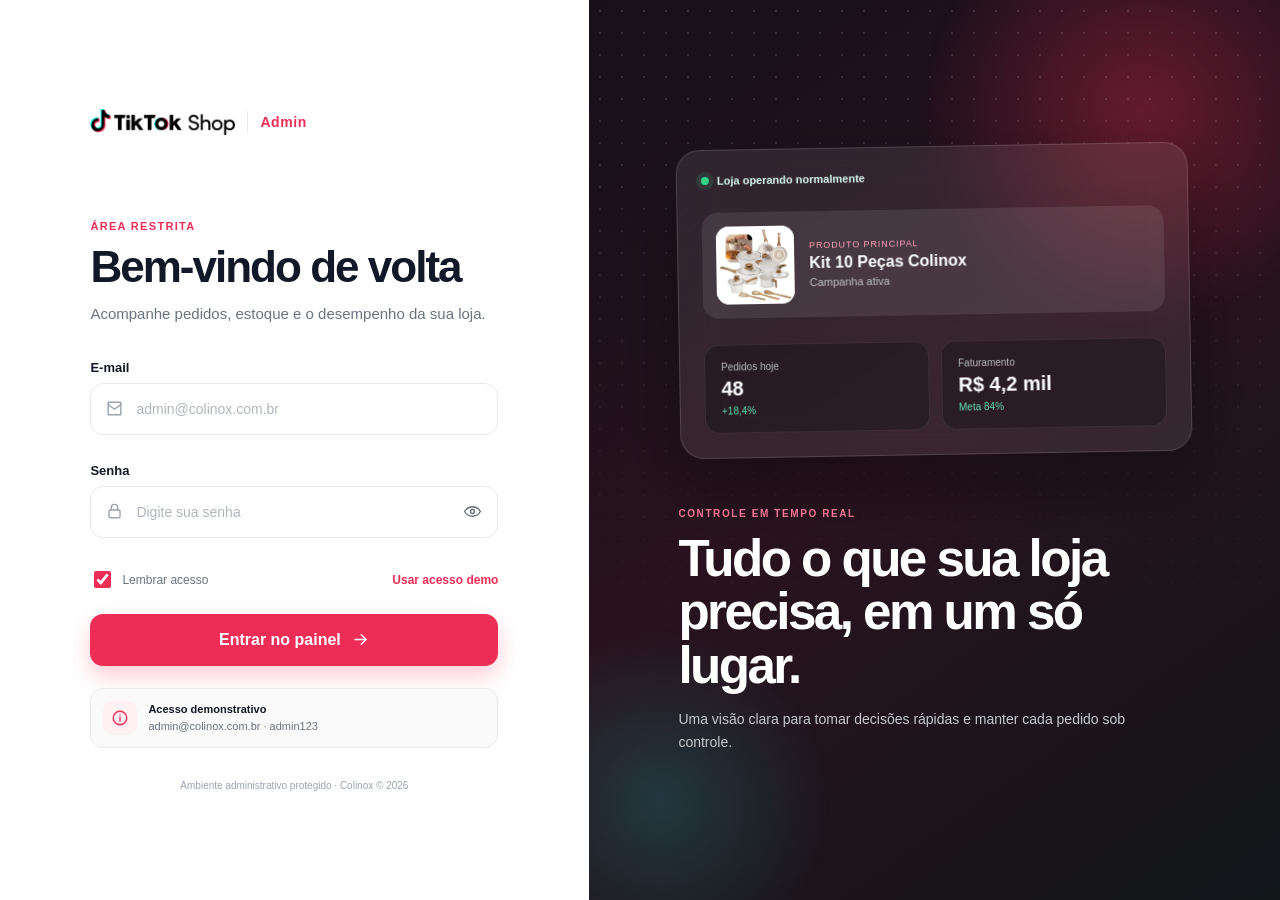
==== index.html @ 9210102c "Prepare Colinox storefront and admin for Vercel" ====
<!doctype html>
<html lang="pt-BR">
<head>
  <meta charset="utf-8">
  <meta name="viewport" content="width=device-width, initial-scale=1">
  <meta name="color-scheme" content="light">
  <title>Login | Colinox Admin</title>
  <style>:root{--pink:#ee2d57;--pink-dark:#d91f49;--pink-soft:#fff0f4;--cyan:#25dfe0;--cyan-soft:#e9fbfc;--green:#119c65;--green-soft:#eaf8f1;--amber:#d88916;--amber-soft:#fff7e8;--ink:#111827;--muted:#6b7280;--muted-2:#9ca3af;--line:#e7e9ee;--surface:#fff;--canvas:#f5f6f8;--radius:18px;--shadow:0 10px 35px rgba(15,23,42,.07);--ease:cubic-bezier(.22,1,.36,1);font-family:Inter,ui-sans-serif,-apple-system,BlinkMacSystemFont,"Segoe UI",sans-serif;color:var(--ink);background:var(--canvas);font-synthesis:none}*{box-sizing:border-box}html{scroll-behavior:smooth}body{margin:0;min-width:320px;background:var(--canvas);color:var(--ink)}button,input,select{font:inherit}button,a{touch-action:manipulation}button{cursor:pointer}a{color:inherit;text-decoration:none}img{display:block;max-width:100%}svg{fill:none;stroke:currentColor;stroke-width:1.8;stroke-linecap:round;stroke-linejoin:round}.sr-only{position:absolute!important;width:1px;height:1px;padding:0;margin:-1px;overflow:hidden;clip:rect(0,0,0,0);white-space:nowrap;border:0}.eyebrow{font-size:11px;font-weight:800;letter-spacing:.12em;color:var(--pink)}:focus-visible{outline:3px solid rgba(37,223,224,.52);outline-offset:2px}

/* Login */
.login-page{min-height:100vh;background:#fff}.login-shell{min-height:100vh;display:grid;grid-template-columns:minmax(440px,46%) 1fr}.login-panel{width:min(100%,560px);padding:42px clamp(28px,6vw,76px);display:flex;flex-direction:column;justify-content:center;margin:auto}.brand{display:flex;align-items:center;gap:12px;width:max-content;margin-bottom:clamp(52px,9vh,92px)}.brand img{width:145px;height:auto}.brand-divider{width:1px;height:22px;background:var(--line)}.brand-area{font-size:14px;font-weight:800;color:var(--pink);letter-spacing:.04em}.login-copy h1{font-size:clamp(32px,4vw,44px);line-height:1.04;letter-spacing:-.045em;margin:10px 0 12px}.login-copy p{margin:0;color:var(--muted);font-size:15px;line-height:1.6}.login-form{margin-top:34px;display:grid;gap:20px}.field{display:grid;gap:8px}.field>span:first-child{font-size:13px;font-weight:700}.input-wrap{height:52px;border:1px solid var(--line);border-radius:13px;display:flex;align-items:center;padding:0 14px;gap:10px;background:#fff;transition:border-color .2s,box-shadow .2s}.input-wrap:focus-within{border-color:var(--pink);box-shadow:0 0 0 4px rgba(238,45,87,.09)}.input-wrap>svg{width:19px;height:19px;color:var(--muted-2);flex:none}.input-wrap input{min-width:0;flex:1;border:0;outline:0;font-size:14px;color:var(--ink);background:transparent}.input-wrap input::placeholder{color:#b1b5bd}.password-toggle{width:38px;height:38px;margin-right:-8px;border:0;border-radius:10px;background:transparent;color:var(--muted);display:grid;place-items:center}.password-toggle:hover{background:var(--canvas);color:var(--ink)}.password-toggle svg{width:19px;height:19px}.field-error{min-height:0;font-size:11px;color:#c51d40}.field.has-error .input-wrap{border-color:#d9284e}.field.has-error .field-error{min-height:14px}.login-options{display:flex;align-items:center;justify-content:space-between;gap:16px;font-size:12px}.check{display:flex;gap:8px;align-items:center;color:var(--muted)}.check input{width:17px;height:17px;accent-color:var(--pink)}.text-button{border:0;background:transparent;padding:7px 0;color:var(--pink);font-weight:700}.text-button:hover{text-decoration:underline}.form-alert{padding:11px 13px;border-radius:10px;background:#fff0f2;border:1px solid #ffc7d3;color:#a81434;font-size:12px}.primary-button{height:52px;border:0;border-radius:13px;background:var(--pink);color:#fff;font-weight:800;display:flex;align-items:center;justify-content:center;gap:10px;box-shadow:0 10px 22px rgba(238,45,87,.24);transition:background .2s,transform .2s var(--ease),box-shadow .2s}.primary-button:hover{background:var(--pink-dark);box-shadow:0 13px 28px rgba(238,45,87,.3);transform:translateY(-1px)}.primary-button:active{transform:translateY(0)}.primary-button:disabled{opacity:.65;cursor:wait}.primary-button svg{width:19px;height:19px}.demo-access{margin-top:22px;border:1px solid var(--line);border-radius:13px;padding:12px;display:flex;align-items:center;gap:11px;background:#fafafa}.demo-icon{width:34px;height:34px;border-radius:10px;display:grid;place-items:center;background:var(--pink-soft);color:var(--pink);flex:none}.demo-icon svg{width:18px}.demo-access p{font-size:11px;line-height:1.55;margin:0;color:var(--muted)}.demo-access strong{color:var(--ink)}.login-footer{margin:32px 0 0;text-align:center;font-size:10px;color:var(--muted-2)}.login-showcase{position:relative;overflow:hidden;background:linear-gradient(145deg,#161019 0%,#28121d 48%,#12171a 100%);color:#fff;padding:clamp(44px,7vw,90px);display:flex;flex-direction:column;justify-content:center}.login-showcase:before,.login-showcase:after{content:"";position:absolute;border-radius:50%;filter:blur(2px)}.login-showcase:before{width:460px;height:460px;background:radial-gradient(circle,rgba(238,45,87,.33),transparent 67%);right:-90px;top:-120px}.login-showcase:after{width:360px;height:360px;background:radial-gradient(circle,rgba(37,223,224,.18),transparent 68%);left:-110px;bottom:-80px}.showcase-glow{position:absolute;inset:0;background-image:radial-gradient(rgba(255,255,255,.13) 1px,transparent 1px);background-size:22px 22px;mask-image:linear-gradient(to bottom,black,transparent 75%)}.showcase-card{position:relative;z-index:1;width:min(100%,520px);padding:24px;border:1px solid rgba(255,255,255,.14);background:rgba(255,255,255,.08);backdrop-filter:blur(18px);border-radius:24px;box-shadow:0 28px 75px rgba(0,0,0,.35);transform:rotate(-1deg)}.live-badge{display:flex;align-items:center;gap:8px;font-size:11px;font-weight:700;color:#d9fbed}.live-badge i{width:8px;height:8px;border-radius:50%;background:#32d48a;box-shadow:0 0 0 5px rgba(50,212,138,.12)}.showcase-product{display:flex;align-items:center;gap:15px;margin:26px 0;padding:14px;border-radius:16px;background:rgba(255,255,255,.09)}.showcase-product img{width:78px;height:78px;object-fit:contain;background:#fff;border-radius:13px}.showcase-product div{display:grid;gap:4px}.showcase-product small{font-size:9px;letter-spacing:.1em;color:#ffa5b9}.showcase-product strong{font-size:16px}.showcase-product span{font-size:11px;color:#bfc1c5}.showcase-metrics{display:grid;grid-template-columns:1fr 1fr;gap:12px}.showcase-metrics article{padding:16px;background:rgba(10,10,12,.3);border:1px solid rgba(255,255,255,.08);border-radius:15px;display:grid;gap:5px}.showcase-metrics span{font-size:10px;color:#b8bac0}.showcase-metrics strong{font-size:20px}.showcase-metrics small{font-size:10px;color:#65e1b1}.showcase-copy{position:relative;z-index:1;width:min(100%,540px);margin-top:48px}.showcase-copy>span{font-size:10px;font-weight:800;letter-spacing:.16em;color:#ff7694}.showcase-copy h2{font-size:clamp(30px,4vw,52px);line-height:1.04;letter-spacing:-.05em;margin:11px 0 16px}.showcase-copy p{font-size:14px;line-height:1.65;color:#c6c8cd;max-width:470px;margin:0}

/* Admin shell */
.admin-layout{min-height:100vh}.sidebar{position:fixed;inset:0 auto 0 0;width:248px;background:#fff;border-right:1px solid var(--line);padding:23px 16px 18px;display:flex;flex-direction:column;z-index:40;transition:transform .3s var(--ease)}.sidebar-brand{height:42px;display:flex;align-items:center;gap:11px;padding:0 10px;margin-bottom:25px}.sidebar-brand img{width:128px}.sidebar-brand span{font-size:11px;font-weight:800;color:var(--pink);padding-left:10px;border-left:1px solid var(--line)}.sidebar-nav{display:grid;gap:5px}.nav-item{width:100%;height:45px;padding:0 12px;border:0;border-radius:11px;background:transparent;display:flex;align-items:center;gap:11px;color:#687080;font-size:13px;font-weight:650;text-align:left;transition:background .18s,color .18s}.nav-item svg{width:19px;height:19px;flex:none}.nav-item:hover{background:#f7f7f9;color:var(--ink)}.nav-item.is-active{background:var(--pink-soft);color:var(--pink)}.nav-item b{margin-left:auto;min-width:20px;height:20px;padding:0 6px;border-radius:999px;background:var(--pink);color:#fff;font-size:10px;display:grid;place-items:center}.sidebar-bottom{margin-top:auto;display:grid;gap:5px}.logout-button{color:#a3233f}.admin-user{margin-top:12px;padding:14px 10px 2px;border-top:1px solid var(--line);display:flex;align-items:center;gap:9px;position:relative}.user-avatar{width:34px;height:34px;border-radius:10px;background:linear-gradient(135deg,var(--pink),#ff7595);color:#fff;display:grid;place-items:center;font-size:11px;font-weight:800}.admin-user>span:nth-child(2){min-width:0;display:grid}.admin-user strong{font-size:11px;white-space:nowrap;overflow:hidden;text-overflow:ellipsis}.admin-user small{font-size:9px;color:var(--muted)}.admin-user i{width:8px;height:8px;border-radius:50%;background:#28bd7c;margin-left:auto;box-shadow:0 0 0 3px #e7f8f0}.admin-content{min-height:100vh;margin-left:248px}.topbar{height:76px;padding:0 clamp(20px,3vw,38px);background:rgba(255,255,255,.9);backdrop-filter:blur(14px);border-bottom:1px solid var(--line);display:flex;align-items:center;justify-content:space-between;gap:24px;position:sticky;top:0;z-index:30}.topbar-title{display:flex;align-items:center;gap:12px}.topbar-title p{margin:0 0 3px;font-size:9px;font-weight:800;letter-spacing:.12em;color:var(--pink)}.topbar-title h1{margin:0;font-size:19px;letter-spacing:-.025em}.topbar-actions{display:flex;align-items:center;gap:10px}.global-search{width:min(29vw,300px);height:42px;border:1px solid var(--line);border-radius:11px;background:#f8f8fa;display:flex;align-items:center;gap:8px;padding:0 12px}.global-search svg{width:17px;color:#9499a3}.global-search input{border:0;outline:0;background:transparent;min-width:0;width:100%;font-size:12px}.icon-button{width:42px;height:42px;border:1px solid var(--line);border-radius:11px;background:#fff;display:grid;place-items:center;color:#565e6c;position:relative}.icon-button:hover{background:#f8f8fa;color:var(--ink)}.icon-button svg{width:19px;height:19px}.notification-button i{position:absolute;right:-3px;top:-5px;min-width:17px;height:17px;border:2px solid #fff;background:var(--pink);color:#fff;border-radius:50%;font:700 8px/13px inherit;display:grid;place-items:center}.menu-button{display:none}.dashboard-main{max-width:1500px;margin:auto;padding:30px clamp(20px,3vw,38px) 48px}.welcome-row{display:flex;align-items:flex-end;justify-content:space-between;gap:24px;margin-bottom:23px;scroll-margin-top:90px}.welcome-row h2{margin:6px 0 7px;font-size:28px;letter-spacing:-.04em}.welcome-row p:not(.eyebrow){font-size:12px;color:var(--muted);margin:0}.date-control{display:flex;align-items:center;gap:10px;font-size:11px;color:var(--muted)}.date-control select,.order-tools select,.order-tools input{height:38px;border:1px solid var(--line);border-radius:10px;background:#fff;padding:0 12px;color:var(--ink);outline:0;font-size:11px}.date-control select:focus,.order-tools select:focus,.order-tools input:focus{border-color:var(--pink);box-shadow:0 0 0 3px rgba(238,45,87,.08)}.metric-grid{display:grid;grid-template-columns:repeat(4,minmax(0,1fr));gap:14px;margin-bottom:14px}.metric-card{background:#fff;border:1px solid var(--line);border-radius:var(--radius);padding:18px;box-shadow:0 5px 18px rgba(15,23,42,.025);display:grid;gap:7px;position:relative;overflow:hidden}.metric-card:after{content:"";position:absolute;right:-26px;bottom:-32px;width:80px;height:80px;border-radius:50%;background:var(--pink-soft);opacity:.65}.metric-icon{width:38px;height:38px;border-radius:12px;display:grid;place-items:center;margin-bottom:5px}.metric-icon svg{width:19px;height:19px}.metric-icon.pink{background:var(--pink-soft);color:var(--pink)}.metric-icon.cyan{background:var(--cyan-soft);color:#049ca4}.metric-icon.green{background:var(--green-soft);color:var(--green)}.metric-icon.amber{background:var(--amber-soft);color:var(--amber)}.metric-head{display:flex;align-items:center;justify-content:space-between;gap:8px}.metric-head>span{font-size:11px;color:var(--muted)}.metric-card>strong{font-size:24px;letter-spacing:-.04em}.metric-card>small{font-size:9px;color:var(--muted-2)}.trend{width:max-content;font-size:9px;font-weight:800;border-radius:999px;padding:4px 7px}.trend.up{color:#087a50;background:#e8f8f0}.trend.down{color:#ae6b0b;background:#fff5e1}.dashboard-grid{display:grid;grid-template-columns:minmax(0,1.45fr) minmax(300px,.75fr);gap:14px;margin-bottom:14px}.panel{background:#fff;border:1px solid var(--line);border-radius:var(--radius);box-shadow:0 5px 18px rgba(15,23,42,.025)}.panel-header{padding:18px 19px;display:flex;align-items:center;justify-content:space-between;gap:18px}.panel-header h3{font-size:14px;margin:0 0 4px}.panel-header p{font-size:10px;color:var(--muted);margin:0}.panel-header>a{font-size:10px;font-weight:800;color:var(--pink)}.legend{display:flex;align-items:center;gap:6px;color:var(--muted);font-size:9px}.legend i{width:8px;height:8px;background:var(--pink);border-radius:3px}.sales-panel{min-height:340px}.chart-summary{padding:3px 19px;display:flex;align-items:center;gap:12px}.chart-summary>strong{font-size:20px}.bar-chart{height:232px;padding:26px 18px 18px;display:flex;align-items:flex-end;justify-content:space-around;gap:10px;border-top:1px solid #f1f2f5;margin-top:14px;background:linear-gradient(to top,rgba(245,246,248,.55),transparent)}.bar-chart>div{height:100%;flex:1;display:flex;flex-direction:column;align-items:center;justify-content:flex-end;gap:7px;position:relative}.bar-chart i{height:var(--bar);width:min(32px,70%);border-radius:8px 8px 3px 3px;background:#f8b6c5;transition:height .7s var(--ease)}.bar-chart .is-current i{background:linear-gradient(to top,var(--pink),#ff7695);box-shadow:0 7px 15px rgba(238,45,87,.18)}.bar-chart span{font-size:8px;color:var(--muted);opacity:0;transition:opacity .2s}.bar-chart div:hover span,.bar-chart .is-current span{opacity:1}.bar-chart small{font-size:8px;color:var(--muted)}.stock-panel{padding-bottom:16px;scroll-margin-top:90px}.stock-product{margin:0 18px 15px;padding:11px;border-radius:13px;background:#f8f8fa;display:flex;align-items:center;gap:10px}.stock-product img{width:48px;height:48px;border-radius:9px;object-fit:contain;background:#fff}.stock-product div{display:grid;gap:3px;min-width:0}.stock-product strong{font-size:11px;white-space:nowrap;overflow:hidden;text-overflow:ellipsis}.stock-product span{font-size:9px;color:var(--muted)}.stock-product>b{margin-left:auto;font-size:11px;white-space:nowrap}.stock-list{padding:0 19px;display:grid;gap:12px}.stock-list>div{display:grid;gap:5px}.stock-list span{display:flex;align-items:center;gap:7px;font-size:9px;color:var(--muted)}.stock-list span i{width:8px;height:8px;border-radius:50%}.stock-list span b{margin-left:auto;color:var(--ink)}.stock-list progress{width:100%;height:5px;appearance:none;border:0}.stock-list progress::-webkit-progress-bar{background:#f0f1f4;border-radius:999px}.stock-list progress::-webkit-progress-value{background:var(--pink);border-radius:999px}.marble{background:#e7d6c4}.quartz{background:#e8ad98}.graphite{background:#44474d}.olive{background:#7a7b53}.stock-alert{margin:16px 18px 0;padding:10px;border:1px solid #ffe2b4;border-radius:11px;background:#fff8eb;color:#9a5a05;display:flex;gap:9px;align-items:center}.stock-alert svg{width:17px;flex:none}.stock-alert span{display:grid;font-size:8px;line-height:1.45}.stock-alert strong{font-size:9px}.orders-panel{scroll-margin-top:90px}.orders-header{align-items:flex-end}.order-tools{display:flex;gap:8px}.order-tools input{width:170px}.table-wrap{overflow-x:auto;border-top:1px solid var(--line)}table{width:100%;border-collapse:collapse;min-width:790px}th{text-align:left;padding:11px 17px;background:#fafafa;color:#8b909a;font-size:8px;letter-spacing:.08em;text-transform:uppercase}td{padding:13px 17px;border-top:1px solid #f1f2f5;font-size:10px;color:#535b68}td>strong{color:var(--ink)}.customer{display:flex;align-items:center;gap:9px}.customer>i{width:29px;height:29px;border-radius:9px;background:var(--pink-soft);color:var(--pink);font-style:normal;font-size:8px;font-weight:800;display:grid;place-items:center}.customer>span{display:grid;color:var(--ink);font-weight:700}.customer small{font-size:8px;font-weight:400;color:var(--muted)}.status{display:inline-flex;align-items:center;gap:5px;padding:5px 8px;border-radius:999px;font-size:8px;font-weight:800}.status:before{content:"";width:5px;height:5px;border-radius:50%;background:currentColor}.status.paid{color:#087a50;background:#e8f8f0}.status.processing{color:#056d85;background:#e7f8fc}.status.waiting{color:#9a5a05;background:#fff5df}.table-footer{min-height:53px;padding:10px 18px;display:flex;align-items:center;justify-content:space-between;gap:16px;border-top:1px solid var(--line);font-size:9px;color:var(--muted)}.table-footer button,.customer-strip button{border:0;background:transparent;color:var(--pink);font-weight:800;font-size:9px;display:flex;align-items:center;gap:6px}.table-footer button svg{width:14px}.customer-strip{margin-top:14px;padding:15px 18px;background:linear-gradient(95deg,#fff,#fff4f6);border:1px solid #ffd5de;border-radius:var(--radius);display:flex;align-items:center;gap:18px;scroll-margin-top:90px}.customer-strip>div{display:flex;align-items:center;gap:11px}.customer-strip .metric-icon{margin:0}.customer-strip>div>span:last-child{display:grid;gap:3px}.customer-strip small{font-size:9px;color:var(--muted)}.customer-strip strong{font-size:12px}.customer-strip p{font-size:10px;color:var(--muted);margin:0}.customer-strip button{margin-left:auto;border:1px solid #ffc5d1;background:#fff;padding:9px 12px;border-radius:9px}.sidebar-scrim{display:none}.toast{position:fixed;right:24px;bottom:24px;z-index:80;max-width:320px;padding:12px 16px;border-radius:12px;background:#16181d;color:#fff;box-shadow:var(--shadow);font-size:11px;font-weight:700;opacity:0;transform:translateY(12px);pointer-events:none;transition:opacity .2s,transform .25s var(--ease)}.toast.is-visible{opacity:1;transform:none}

@media (max-width:1050px){.metric-grid{grid-template-columns:repeat(2,1fr)}.dashboard-grid{grid-template-columns:1fr}.stock-panel{min-height:auto}.login-showcase{padding:48px}.global-search{width:240px}}
@media (max-width:760px){.login-shell{display:block}.login-panel{min-height:100vh;padding:28px 22px}.login-showcase{display:none}.brand{margin-bottom:52px}.sidebar{transform:translateX(-105%);box-shadow:20px 0 55px rgba(15,23,42,.13)}.admin-page.menu-open .sidebar{transform:none}.sidebar-scrim{display:block;position:fixed;inset:0;border:0;background:rgba(17,24,39,.36);z-index:35;opacity:0;pointer-events:none;transition:opacity .25s}.admin-page.menu-open .sidebar-scrim{opacity:1;pointer-events:auto}.admin-content{margin-left:0}.menu-button{display:grid}.topbar{height:68px;padding:0 15px}.topbar-title p{display:none}.topbar-title h1{font-size:16px}.global-search{display:none}.dashboard-main{padding:22px 14px 38px}.welcome-row{align-items:flex-start}.welcome-row h2{font-size:24px}.welcome-row>div>p:last-child{max-width:250px}.date-control{display:none}.metric-grid{grid-template-columns:repeat(2,minmax(0,1fr));gap:10px}.metric-card{padding:14px}.metric-card>strong{font-size:20px}.dashboard-grid{gap:10px}.panel-header{padding:16px}.orders-header{align-items:flex-start;flex-direction:column}.order-tools{width:100%}.order-tools label{flex:1}.order-tools input{width:100%}.customer-strip{align-items:flex-start;flex-wrap:wrap}.customer-strip p{width:100%}.customer-strip button{margin-left:0}.toast{left:14px;right:14px;bottom:14px;max-width:none}}
@media (max-width:430px){.metric-grid{grid-template-columns:1fr 1fr}.metric-card{min-width:0}.metric-icon{width:34px;height:34px}.metric-head{align-items:flex-start}.metric-head .trend{position:absolute;top:14px;right:12px}.metric-card>small{white-space:nowrap;overflow:hidden;text-overflow:ellipsis}.bar-chart{height:210px;padding-inline:8px}.bar-chart i{width:70%}.showcase-metrics{grid-template-columns:1fr}.login-copy h1{font-size:34px}.demo-access{align-items:flex-start}}
@media (prefers-reduced-motion:reduce){*,*:before,*:after{scroll-behavior:auto!important;animation-duration:.01ms!important;animation-iteration-count:1!important;transition-duration:.01ms!important}.bar-chart i{transition:none}}
</style>
</head>
<body class="login-page" data-page="login">
  <main class="login-shell">
    <section class="login-panel" aria-labelledby="login-title">
      <a class="brand" href="produto.html" aria-label="Voltar para a loja">
        <img src="tiktok-shop-logo.png" alt="TikTok Shop">
        <span class="brand-divider" aria-hidden="true"></span>
        <span class="brand-area">Admin</span>
      </a>

      <div class="login-copy">
        <span class="eyebrow">ÁREA RESTRITA</span>
        <h1 id="login-title">Bem-vindo de volta</h1>
        <p>Acompanhe pedidos, estoque e o desempenho da sua loja.</p>
      </div>

      <form id="login-form" class="login-form" novalidate>
        <label class="field">
          <span>E-mail</span>
          <span class="input-wrap">
            <svg aria-hidden="true" viewBox="0 0 24 24"><path d="M4 4h16v16H4z"></path><path d="m4 7 8 6 8-6"></path></svg>
            <input id="login-email" type="email" autocomplete="username" placeholder="admin@colinox.com.br" required>
          </span>
          <small class="field-error" data-error-for="login-email"></small>
        </label>

        <label class="field">
          <span>Senha</span>
          <span class="input-wrap">
            <svg aria-hidden="true" viewBox="0 0 24 24"><rect x="5" y="10" width="14" height="10" rx="2"></rect><path d="M8 10V7a4 4 0 0 1 8 0v3"></path></svg>
            <input id="login-password" type="password" autocomplete="current-password" placeholder="Digite sua senha" required>
            <button class="password-toggle" type="button" aria-label="Mostrar senha" aria-pressed="false">
              <svg aria-hidden="true" viewBox="0 0 24 24"><path d="M2 12s3.5-6 10-6 10 6 10 6-3.5 6-10 6S2 12 2 12Z"></path><circle cx="12" cy="12" r="2.5"></circle></svg>
            </button>
          </span>
          <small class="field-error" data-error-for="login-password"></small>
        </label>

        <div class="login-options">
          <label class="check"><input type="checkbox" checked><span>Lembrar acesso</span></label>
          <button class="text-button" type="button" data-demo-fill>Usar acesso demo</button>
        </div>

        <div id="login-alert" class="form-alert" role="alert" hidden></div>
        <button class="primary-button login-submit" type="submit">
          <span>Entrar no painel</span>
          <svg aria-hidden="true" viewBox="0 0 24 24"><path d="M5 12h14"></path><path d="m13 6 6 6-6 6"></path></svg>
        </button>
      </form>

      <div class="demo-access">
        <span class="demo-icon" aria-hidden="true"><svg viewBox="0 0 24 24"><circle cx="12" cy="12" r="9"></circle><path d="M12 11v5"></path><path d="M12 8h.01"></path></svg></span>
        <p><strong>Acesso demonstrativo</strong><br>admin@colinox.com.br · admin123</p>
      </div>

      <p class="login-footer">Ambiente administrativo protegido · Colinox © 2026</p>
    </section>

    <aside class="login-showcase" aria-label="Visão geral da loja">
      <div class="showcase-glow" aria-hidden="true"></div>
      <div class="showcase-card">
        <span class="live-badge"><i></i> Loja operando normalmente</span>
        <div class="showcase-product">
          <img src="cart-marmore.png" alt="Kit 10 Peças Colinox Mármore">
          <div><small>PRODUTO PRINCIPAL</small><strong>Kit 10 Peças Colinox</strong><span>Campanha ativa</span></div>
        </div>
        <div class="showcase-metrics">
          <article><span>Pedidos hoje</span><strong>48</strong><small>+18,4%</small></article>
          <article><span>Faturamento</span><strong>R$ 4,2 mil</strong><small>Meta 84%</small></article>
        </div>
      </div>
      <div class="showcase-copy"><span>CONTROLE EM TEMPO REAL</span><h2>Tudo o que sua loja precisa, em um só lugar.</h2><p>Uma visão clara para tomar decisões rápidas e manter cada pedido sob controle.</p></div>
    </aside>
  </main>
  <script src="admin.js?v=1"></script>
</body>
</html>
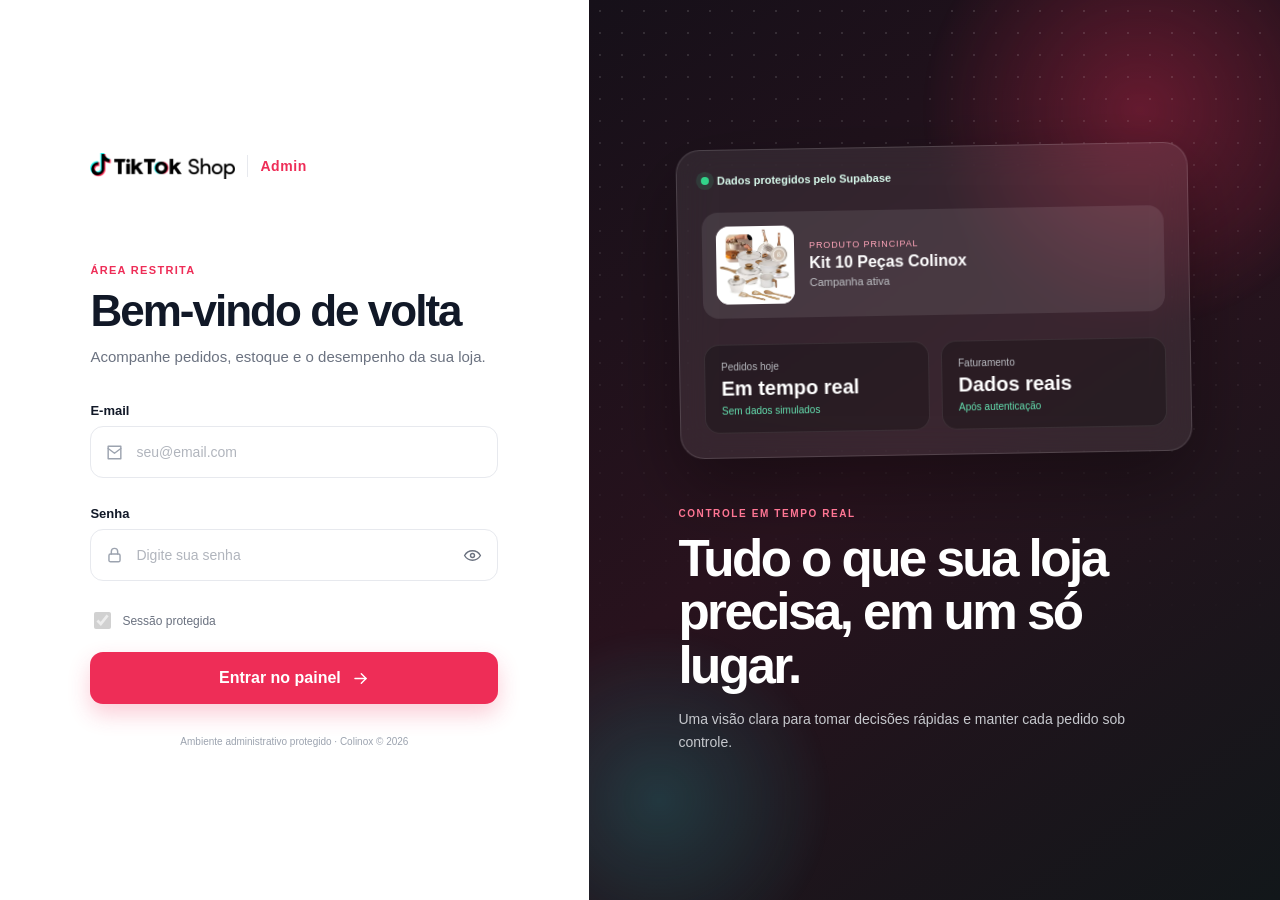
==== commit dde45b03: "Connect admin dashboard to Supabase" ====
--- a/index.html
+++ b/index.html
@@ -39,7 +39,7 @@
           <span>E-mail</span>
           <span class="input-wrap">
             <svg aria-hidden="true" viewBox="0 0 24 24"><path d="M4 4h16v16H4z"></path><path d="m4 7 8 6 8-6"></path></svg>
-            <input id="login-email" type="email" autocomplete="username" placeholder="admin@colinox.com.br" required>
+            <input id="login-email" type="email" autocomplete="username" placeholder="seu@email.com" required>
           </span>
           <small class="field-error" data-error-for="login-email"></small>
         </label>
@@ -56,10 +56,7 @@
           <small class="field-error" data-error-for="login-password"></small>
         </label>
 
-        <div class="login-options">
-          <label class="check"><input type="checkbox" checked><span>Lembrar acesso</span></label>
-          <button class="text-button" type="button" data-demo-fill>Usar acesso demo</button>
-        </div>
+        <div class="login-options"><label class="check"><input type="checkbox" checked disabled><span>Sessão protegida</span></label></div>
 
         <div id="login-alert" class="form-alert" role="alert" hidden></div>
         <button class="primary-button login-submit" type="submit">
@@ -68,10 +65,6 @@
         </button>
       </form>
 
-      <div class="demo-access">
-        <span class="demo-icon" aria-hidden="true"><svg viewBox="0 0 24 24"><circle cx="12" cy="12" r="9"></circle><path d="M12 11v5"></path><path d="M12 8h.01"></path></svg></span>
-        <p><strong>Acesso demonstrativo</strong><br>admin@colinox.com.br · admin123</p>
-      </div>
 
       <p class="login-footer">Ambiente administrativo protegido · Colinox © 2026</p>
     </section>
@@ -79,19 +72,20 @@
     <aside class="login-showcase" aria-label="Visão geral da loja">
       <div class="showcase-glow" aria-hidden="true"></div>
       <div class="showcase-card">
-        <span class="live-badge"><i></i> Loja operando normalmente</span>
+        <span class="live-badge"><i></i> Dados protegidos pelo Supabase</span>
         <div class="showcase-product">
           <img src="cart-marmore.png" alt="Kit 10 Peças Colinox Mármore">
           <div><small>PRODUTO PRINCIPAL</small><strong>Kit 10 Peças Colinox</strong><span>Campanha ativa</span></div>
         </div>
         <div class="showcase-metrics">
-          <article><span>Pedidos hoje</span><strong>48</strong><small>+18,4%</small></article>
-          <article><span>Faturamento</span><strong>R$ 4,2 mil</strong><small>Meta 84%</small></article>
+          <article><span>Pedidos hoje</span><strong>Em tempo real</strong><small>Sem dados simulados</small></article>
+          <article><span>Faturamento</span><strong>Dados reais</strong><small>Após autenticação</small></article>
         </div>
       </div>
       <div class="showcase-copy"><span>CONTROLE EM TEMPO REAL</span><h2>Tudo o que sua loja precisa, em um só lugar.</h2><p>Uma visão clara para tomar decisões rápidas e manter cada pedido sob controle.</p></div>
     </aside>
   </main>
-  <script src="admin.js?v=1"></script>
+  <script src="supabase-config.js?v=1"></script>
+  <script src="admin.js?v=2"></script>
 </body>
 </html>
